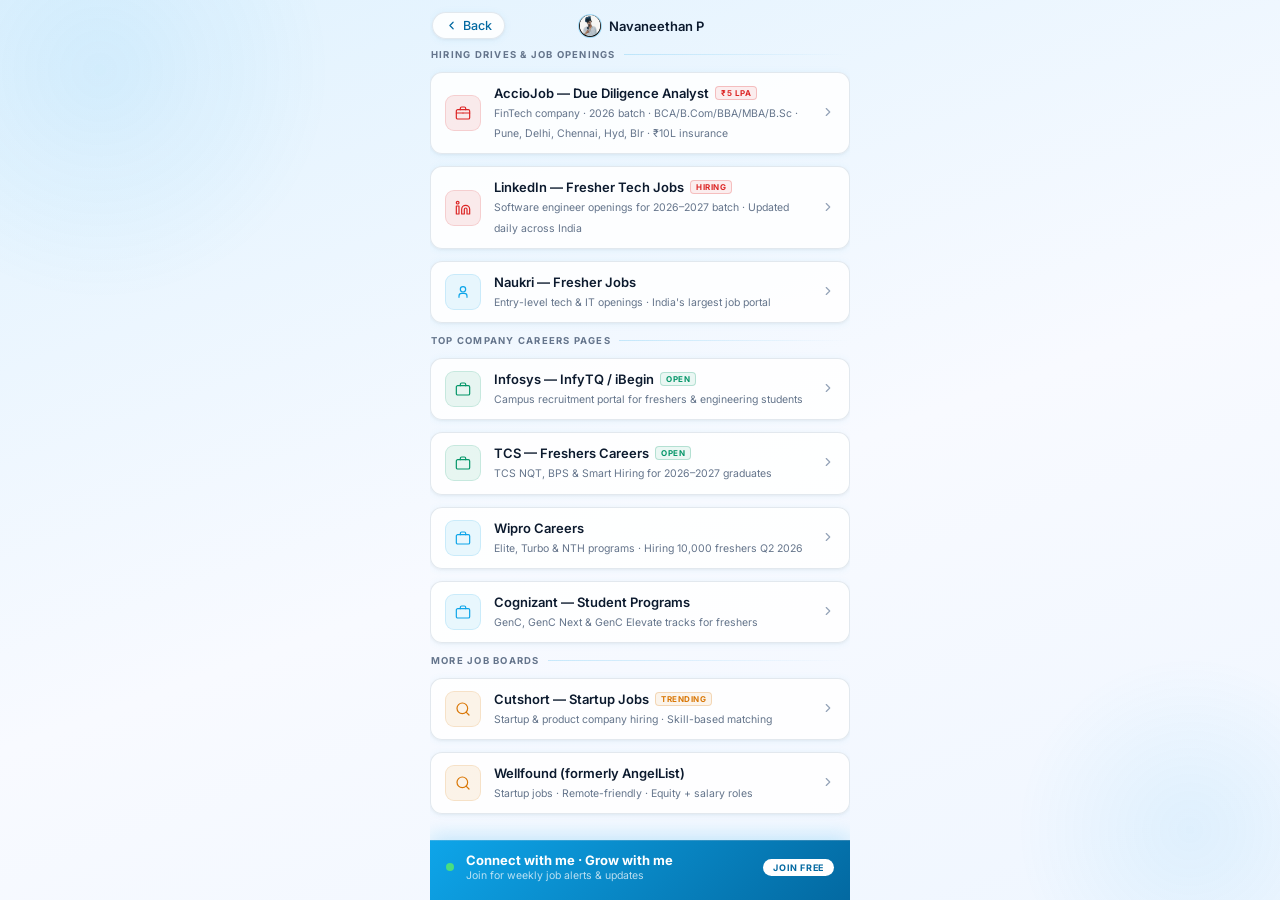
==== career.html @ 2719ed12 "Initial commit: Refactored and modernized LINKS hub" ====
<!DOCTYPE html>
<html lang="en">
<head>
  <meta charset="UTF-8">
  <meta name="viewport" content="width=device-width, initial-scale=1, viewport-fit=cover">
  <title>Career & Hiring — Navaneethan P</title>
  <meta name="description" content="Fresher jobs, hiring drives and career openings across India.">
  <meta name="theme-color" content="#f0f9ff">
  <noscript><style>.row{opacity:1!important;transform:none!important}</style></noscript>
  <link rel="preconnect" href="https://fonts.googleapis.com">
  <link rel="preconnect" href="https://fonts.gstatic.com" crossorigin>
  <link href="https://fonts.googleapis.com/css2?family=Inter:opsz,wght@14..32,400;14..32,500;14..32,600;14..32,700&display=swap" rel="stylesheet">
  <link rel="icon" href="image.png" type="image/png">
  <link rel="stylesheet" href="style.css">

</head>
<body>
<div aria-hidden="true"><div class="blob b1"></div><div class="blob b2"></div></div>
<div class="shell" role="main">
  <div class="sticky">
    <a href="https://chat.whatsapp.com/CJh9gZYSYKlBydTeaanxrT" target="_blank" rel="noopener noreferrer">
      <span class="sdot" aria-hidden="true"></span>
      <span class="stxt"><span class="st">Connect with me · Grow with me</span><span class="ss">Join for weekly job alerts &amp; updates</span></span>
      <span class="spill">Join Free</span>
    </a>
  </div>
  <div class="topbar">
    <a class="back" href="links.html"><svg viewBox="0 0 24 24"><path d="M15 18l-6-6 6-6"/></svg>Back</a>
    <div class="topbar-id">
      <img class="topbar-av" src="image.png" alt="" width="24" height="24" onerror="this.style.display='none'">
      <span class="topbar-name">Navaneethan P</span>
    </div>
    <div class="topbar-gap"></div>
  </div>
  <div class="sb" id="sb">

    <p class="sec">Hiring Drives &amp; Job Openings</p>

    <a class="row" href="https://go.acciojob.com/aX6eMH" target="_blank" rel="noopener noreferrer">
      <span class="ico r"><svg viewBox="0 0 24 24"><rect x="2" y="7" width="20" height="14" rx="2"/><path d="M16 7V5a2 2 0 0 0-2-2h-4a2 2 0 0 0-2 2v2"/><line x1="12" y1="12" x2="12.01" y2="12"/><path d="M2 12h20"/></svg></span>
      <span class="txt">
        <span class="t1">AccioJob — Due Diligence Analyst <span class="badge br">₹5 LPA</span></span>
        <span class="t2">FinTech company · 2026 batch · BCA/B.Com/BBA/MBA/B.Sc · Pune, Delhi, Chennai, Hyd, Blr · ₹10L insurance</span>
      </span>
      <span class="arr"><svg viewBox="0 0 24 24"><path d="M9 18l6-6-6-6"/></svg></span>
    </a>

    <a class="row" href="https://www.linkedin.com/jobs/search/?keywords=software+engineer+fresher&location=India" target="_blank" rel="noopener noreferrer">
      <span class="ico r"><svg viewBox="0 0 24 24"><path d="M16 8a6 6 0 0 1 6 6v7h-4v-7a2 2 0 0 0-4 0v7h-4v-7a6 6 0 0 1 6-6z"/><rect x="2" y="9" width="4" height="12"/><circle cx="4" cy="4" r="2"/></svg></span>
      <span class="txt">
        <span class="t1">LinkedIn — Fresher Tech Jobs <span class="badge br">Hiring</span></span>
        <span class="t2">Software engineer openings for 2026–2027 batch · Updated daily across India</span>
      </span>
      <span class="arr"><svg viewBox="0 0 24 24"><path d="M9 18l6-6-6-6"/></svg></span>
    </a>

    <a class="row" href="https://www.naukri.com/fresher-jobs-in-india" target="_blank" rel="noopener noreferrer">
      <span class="ico"><svg viewBox="0 0 24 24"><circle cx="12" cy="8" r="4"/><path d="M6 20v-2a4 4 0 0 1 4-4h4a4 4 0 0 1 4 4v2"/></svg></span>
      <span class="txt">
        <span class="t1">Naukri — Fresher Jobs</span>
        <span class="t2">Entry-level tech &amp; IT openings · India's largest job portal</span>
      </span>
      <span class="arr"><svg viewBox="0 0 24 24"><path d="M9 18l6-6-6-6"/></svg></span>
    </a>

    <p class="sec">Top Company Careers Pages</p>

    <a class="row" href="https://ibegin.infosys.com/IBEgin/IBEginController?action=home" target="_blank" rel="noopener noreferrer">
      <span class="ico g"><svg viewBox="0 0 24 24"><rect x="2" y="7" width="20" height="14" rx="2"/><path d="M16 7V5a2 2 0 0 0-2-2h-4a2 2 0 0 0-2 2v2"/></svg></span>
      <span class="txt">
        <span class="t1">Infosys — InfyTQ / iBegin <span class="badge bg">Open</span></span>
        <span class="t2">Campus recruitment portal for freshers &amp; engineering students</span>
      </span>
      <span class="arr"><svg viewBox="0 0 24 24"><path d="M9 18l6-6-6-6"/></svg></span>
    </a>

    <a class="row" href="https://www.tcs.com/careers/india/freshers" target="_blank" rel="noopener noreferrer">
      <span class="ico g"><svg viewBox="0 0 24 24"><rect x="2" y="7" width="20" height="14" rx="2"/><path d="M16 7V5a2 2 0 0 0-2-2h-4a2 2 0 0 0-2 2v2"/></svg></span>
      <span class="txt">
        <span class="t1">TCS — Freshers Careers <span class="badge bg">Open</span></span>
        <span class="t2">TCS NQT, BPS &amp; Smart Hiring for 2026–2027 graduates</span>
      </span>
      <span class="arr"><svg viewBox="0 0 24 24"><path d="M9 18l6-6-6-6"/></svg></span>
    </a>

    <a class="row" href="https://careers.wipro.com/careers-home/" target="_blank" rel="noopener noreferrer">
      <span class="ico"><svg viewBox="0 0 24 24"><rect x="2" y="7" width="20" height="14" rx="2"/><path d="M16 7V5a2 2 0 0 0-2-2h-4a2 2 0 0 0-2 2v2"/></svg></span>
      <span class="txt">
        <span class="t1">Wipro Careers</span>
        <span class="t2">Elite, Turbo &amp; NTH programs · Hiring 10,000 freshers Q2 2026</span>
      </span>
      <span class="arr"><svg viewBox="0 0 24 24"><path d="M9 18l6-6-6-6"/></svg></span>
    </a>

    <a class="row" href="https://careers.cognizant.com/global/en/students" target="_blank" rel="noopener noreferrer">
      <span class="ico"><svg viewBox="0 0 24 24"><rect x="2" y="7" width="20" height="14" rx="2"/><path d="M16 7V5a2 2 0 0 0-2-2h-4a2 2 0 0 0-2 2v2"/></svg></span>
      <span class="txt">
        <span class="t1">Cognizant — Student Programs</span>
        <span class="t2">GenC, GenC Next &amp; GenC Elevate tracks for freshers</span>
      </span>
      <span class="arr"><svg viewBox="0 0 24 24"><path d="M9 18l6-6-6-6"/></svg></span>
    </a>

    <p class="sec">More Job Boards</p>

    <a class="row" href="https://cutshort.io/a/freshers" target="_blank" rel="noopener noreferrer">
      <span class="ico a"><svg viewBox="0 0 24 24"><circle cx="11" cy="11" r="8"/><path d="M21 21l-4.35-4.35"/></svg></span>
      <span class="txt">
        <span class="t1">Cutshort — Startup Jobs <span class="badge ba">Trending</span></span>
        <span class="t2">Startup &amp; product company hiring · Skill-based matching</span>
      </span>
      <span class="arr"><svg viewBox="0 0 24 24"><path d="M9 18l6-6-6-6"/></svg></span>
    </a>

    <a class="row" href="https://wellfound.com/role/software-engineer" target="_blank" rel="noopener noreferrer">
      <span class="ico a"><svg viewBox="0 0 24 24"><circle cx="11" cy="11" r="8"/><path d="M21 21l-4.35-4.35"/></svg></span>
      <span class="txt">
        <span class="t1">Wellfound (formerly AngelList)</span>
        <span class="t2">Startup jobs · Remote-friendly · Equity + salary roles</span>
      </span>
      <span class="arr"><svg viewBox="0 0 24 24"><path d="M9 18l6-6-6-6"/></svg></span>
    </a>

  </div>
</div>
<script src="main.js"></script>
</body>
</html>
---- style.css ----
*, *::before, *::after { box-sizing: border-box; margin: 0; padding: 0; }

:root {
  --blue:    #0ea5e9;
  --blue-d:  #0369a1;
  --blue-l:  #38bdf8;
  --text:    #0c1a2e;
  --text-2:  #475569;
  --text-3:  #64748b;
  --row-bg:  rgba(255,255,255,0.86);
  --bdr:     rgba(203,213,225,0.55);
  --sh:      0 1px 3px rgba(0,0,0,0.05), 0 1px 8px rgba(14,165,233,0.07);
  --sh-h:    0 4px 16px rgba(14,165,233,0.14), 0 1px 4px rgba(0,0,0,0.05);
  --green:   #059669;
  --amber:   #d97706;
  --red:     #dc2626;
  --purple:  #9333ea;
}

html, body { width: 100%; height: 100%; overflow: hidden; }
body {
  position: fixed; inset: 0;
  display: flex; align-items: center; justify-content: center;
  font-family: 'Inter', system-ui, sans-serif;
  background: linear-gradient(160deg, #e0f2fe 0%, #f8faff 55%, #eff6ff 100%);
  color: var(--text);
}

.blob { position: fixed; border-radius: 50%; pointer-events: none; background: radial-gradient(circle, rgba(14,165,233,0.08), transparent 68%); }
.b1 { width: 480px; height: 480px; top: -170px; left: -140px; animation: drift 20s ease-in-out infinite alternate; }
.b2 { width: 360px; height: 360px; bottom: -110px; right: -90px; animation: drift 25s ease-in-out infinite alternate-reverse; }

.shell .b1 { width: 440px; height: 440px; top: -150px; left: -120px; animation-duration: 22s; }
.shell .b2 { width: 320px; height: 320px; bottom: -90px; right: -80px; animation-duration: 27s; }

@keyframes drift { to { transform: translate(22px,16px) scale(1.05); } }

/* ── Main Card (index/links) ── */
.card {
  position: relative; z-index: 10;
  width: min(390px, 93vw);
  max-height: 96vh;
  max-height: 96dvh;
  display: flex;
  flex-direction: column;
  background: rgba(255,255,255,0.88);
  border: 1px solid rgba(203,213,225,0.5);
  border-radius: 20px;
  box-shadow:
    0 0 0 1px rgba(255,255,255,0.6) inset,
    0 20px 48px -10px rgba(14,165,233,0.12),
    0 4px 12px rgba(0,0,0,0.05);
  backdrop-filter: blur(18px);
  -webkit-backdrop-filter: blur(18px);
  overflow: hidden;
}

/* ── Shell (Inner pages) ── */
.shell {
  position: relative; z-index: 10;
  width: min(420px, 94vw);
  height: 100vh; height: 100dvh;
  display: flex; flex-direction: column;
  overflow: hidden;
}

/* ── Profile header ── */
.profile {
  padding: 26px 24px 20px;
  display: flex; flex-direction: column; align-items: center; gap: 0;
  background: linear-gradient(180deg, rgba(224,242,254,0.55) 0%, transparent 100%);
  border-bottom: 1px solid rgba(203,213,225,0.3);
}
.card .profile { padding: 22px 24px 18px; }

/* ── Avatar ── */
.avatar-wrap, .aw {
  position: relative; width: 86px; height: 86px; margin-bottom: 14px;
}
.card .aw { margin-bottom: 12px; }
.avatar-ring, .ar {
  position: absolute; inset: 0; border-radius: 50%;
  background: linear-gradient(135deg, #38bdf8, #0ea5e9 50%, #0284c7);
  animation: pulse 3s ease-in-out infinite;
}
@keyframes pulse {
  0%,100% { opacity: 0.85; transform: scale(1); }
  50%      { opacity: 1;    transform: scale(1.04); }
}
.avatar-img, .ai {
  position: absolute; top: 3px; left: 3px;
  width: 80px; height: 80px; border-radius: 50%;
  object-fit: cover; z-index: 1;
  border: 2px solid #fff;
  box-shadow: 0 2px 10px rgba(0,0,0,0.10);
  background: #e0f2fe;
}

.p-name, .pname {
  font-size: 20px; font-weight: 700; letter-spacing: -0.4px;
  color: var(--text); text-align: center;
}
.p-role {
  font-size: 11.5px; font-weight: 600; color: var(--blue-d);
  text-align: center; margin-top: 4px; letter-spacing: 0.05em; text-transform: uppercase;
}
.p-bio, .pbio {
  font-size: 13px; font-weight: 400; color: var(--text-2);
  text-align: center; margin-top: 8px; line-height: 1.55; max-width: 270px;
}

/* ── Topbar (Inner pages) ── */
.topbar { flex-shrink: 0; display: flex; align-items: center; gap: 10px; padding: 12px 2px 8px; }
.back {
  display: inline-flex; align-items: center; gap: 5px; text-decoration: none; color: var(--blue-d);
  font-size: 12.5px; font-weight: 500; padding: 5px 12px; border-radius: 20px;
  background: rgba(255,255,255,0.85); border: 1px solid var(--bdr); box-shadow: var(--sh);
  transition: background .16s, box-shadow .16s;
}
.back-row { padding: 10px 16px 0; display: flex; }
.back-row .back { padding: 4px 10px; background: rgba(14,165,233,0.07); box-shadow: none; border-color: rgba(14,165,233,0.15); }
.back:hover { background: #fff; box-shadow: var(--sh-h); }
.back-row .back:hover { background: rgba(14,165,233,0.13); box-shadow: none; }
.back svg { width: 13px; height: 13px; fill: none; stroke: currentColor; stroke-width: 2.2; stroke-linecap: round; stroke-linejoin: round; }
.topbar-id { flex: 1; display: flex; align-items: center; justify-content: center; gap: 7px; }
.topbar-av { width: 24px; height: 24px; border-radius: 50%; object-fit: cover; border: 1.5px solid rgba(14,165,233,0.3); background: #e0f2fe; }
.topbar-name { font-size: 13px; font-weight: 600; color: var(--text); }
.topbar-gap { width: 72px; }

/* Scrollbar area (Inner pages) */
.sb { flex: 1; overflow-y: auto; padding: 2px 0 85px; display: flex; flex-direction: column; gap: 12px; }
.sb::-webkit-scrollbar { width: 3px; }
.sb::-webkit-scrollbar-thumb { background: rgba(14,165,233,0.18); border-radius: 3px; }

/* ── Links ── */
.links { padding: 14px 16px 18px; display: flex; flex-direction: column; gap: 7px; overflow-y: auto; }
.links::-webkit-scrollbar { width: 3px; }
.links::-webkit-scrollbar-thumb { background: rgba(14,165,233,0.18); border-radius: 3px; }

.sec {
  font-size: 9.5px; font-weight: 700; letter-spacing: .13em; text-transform: uppercase;
  color: var(--text-3); display: flex; align-items: center; gap: 8px; padding: 0 1px;
}
.sec::after { content: ''; flex: 1; height: 1px; background: linear-gradient(90deg, rgba(14,165,233,0.2), transparent); }

.row {
  display: flex; align-items: center; gap: 13px; padding: 12px 14px;
  text-decoration: none; color: var(--text);
  background: var(--row-bg); border: 1px solid var(--bdr);
  border-radius: 12px; box-shadow: var(--sh);
  opacity: 0; transform: translateY(12px);
  transition: opacity .38s ease, transform .38s cubic-bezier(.34,1.56,.64,1),
              background .16s, border-color .16s, box-shadow .16s;
}
.row.in { opacity: 1; transform: none; }
.row:not(.cta):not(.acc-btn):hover {
  background: #fff; border-color: rgba(14,165,233,0.28);
  box-shadow: var(--sh-h); transform: translateY(-2px) !important;
}
.row:active { transform: scale(.975) !important; transition-duration: .08s; }

.row.pin { background: linear-gradient(135deg, rgba(14,165,233,0.07), rgba(56,189,248,0.04)); border-color: rgba(14,165,233,0.2); }
.row.pin:hover { background: rgba(14,165,233,0.11); }

/* Small row variation */
.row.sm { padding: 8px 11px; }
.row.sm .ico { width: 29px; height: 29px; border-radius: 7px; }
.row.sm .ico svg { width: 12px; height: 12px; }
.row.sm .t1 { font-size: 12px; }
.row.sm .t2 { font-size: 10px; }

/* Icon */
.ico {
  flex-shrink: 0; width: 36px; height: 36px; border-radius: 9px;
  display: flex; align-items: center; justify-content: center;
  background: rgba(14,165,233,0.09); border: 1px solid rgba(14,165,233,0.14);
  transition: background .16s, transform .2s cubic-bezier(.34,1.56,.64,1);
}
.row:not(.cta):hover .ico { background: rgba(14,165,233,0.17); transform: scale(1.08) rotate(-4deg); }
.ico svg { width: 16px; height: 16px; fill: none; stroke: var(--blue); stroke-width: 1.8; stroke-linecap: round; stroke-linejoin: round; }

/* Icon colored variants */
.ico.g { background: rgba(5,150,105,0.09); border-color: rgba(5,150,105,0.14); }
.ico.g svg { stroke: var(--green); }
.row:hover .ico.g { background: rgba(5,150,105,0.17); }

.ico.r { background: rgba(220,38,38,0.09); border-color: rgba(220,38,38,0.14); }
.ico.r svg { stroke: var(--red); }
.row:hover .ico.r { background: rgba(220,38,38,0.17); }

.ico.a { background: rgba(217,119,6,0.09); border-color: rgba(217,119,6,0.14); }
.ico.a svg { stroke: var(--amber); }
.row:hover .ico.a { background: rgba(217,119,6,0.17); }

.ico.p { background: rgba(168,85,247,0.09); border-color: rgba(168,85,247,0.14); }
.ico.p svg { stroke: var(--purple); }
.row:hover .ico.p { background: rgba(168,85,247,0.17); }

.txt { flex: 1; min-width: 0; }
.lbl { font-size: 13.5px; font-weight: 600; display: block; }
.lbl.flex { display: flex; align-items: center; gap: 6px; }
.sub { font-size: 11px; color: var(--text-3); margin-top: 1px; display: block; }
.t1 { font-size: 13px; font-weight: 600; color: var(--text); display: flex; align-items: center; gap: 6px; flex-wrap: wrap; }
.t2 { font-size: 10.5px; color: var(--text-3); margin-top: 2px; line-height: 1.45; }

/* Social proof dot */
.proof {
  display: inline-flex; align-items: center; gap: 4px;
  font-size: 10px; font-weight: 600; color: var(--blue-d);
  background: rgba(14,165,233,0.09); border: 1px solid rgba(14,165,233,0.2);
  border-radius: 20px; padding: 1px 7px; margin-left: 4px; vertical-align: middle;
  white-space: nowrap;
}
.proof-dot {
  width: 5px; height: 5px; border-radius: 50%; background: #22c55e;
  animation: blink 2s ease-in-out infinite;
}
@keyframes blink { 0%,100% { opacity: 1; } 50% { opacity: 0.4; } }

/* Badges */
.badge {
  flex-shrink: 0; font-size: 8px; font-weight: 700; letter-spacing: .07em; text-transform: uppercase;
  border-radius: 4px; padding: 1px 5px; white-space: nowrap; display: inline-block;
}
.bg { color: var(--green); background: rgba(5,150,105,.08); border: 1px solid rgba(5,150,105,.24); }
.ba { color: var(--amber); background: rgba(217,119,6,.08); border: 1px solid rgba(217,119,6,.24); }
.bb { color: var(--blue-d); background: rgba(14,165,233,.08); border: 1px solid rgba(14,165,233,.24); }
.br { color: var(--red); background: rgba(220,38,38,.08); border: 1px solid rgba(220,38,38,.24); }
.bp { color: var(--purple); background: rgba(168,85,247,.08); border: 1px solid rgba(168,85,247,.24); }

.arr { flex-shrink: 0; color: #94a3b8; transition: color .16s, transform .16s; }
.arr svg { width: 14px; height: 14px; fill: none; stroke: currentColor; stroke-width: 2; stroke-linecap: round; stroke-linejoin: round; }
.row:hover .arr { color: var(--blue); transform: translateX(3px); }

/* CTA row */
.row.cta {
  background: linear-gradient(135deg, #0ea5e9 0%, #0369a1 100%);
  border-color: rgba(3,105,161,0.3); color: #fff;
  box-shadow: 0 4px 20px -4px rgba(14,165,233,0.40), var(--sh);
  margin-top: 2px;
}
.row.cta:hover {
  background: linear-gradient(135deg, #38bdf8 0%, #0ea5e9 100%);
  box-shadow: 0 8px 28px -6px rgba(14,165,233,0.52);
  transform: translateY(-2px) !important;
}
.row.cta .ico  { background: rgba(255,255,255,0.18); border-color: rgba(255,255,255,0.25); }
.row.cta .ico svg { stroke: #fff; }
.row.cta .sub  { color: rgba(255,255,255,0.72); }
.row.cta .arr  { color: rgba(255,255,255,0.65); }
.row.cta:hover .arr { color: #fff; transform: translateX(4px); }

/* Divider */
.div-line {
  height: 1px;
  background: linear-gradient(90deg, transparent, rgba(148,163,184,0.35), transparent);
  margin: 3px 0;
}

/* Footer */
.footer {
  padding: 10px 16px 14px; text-align: center;
  font-size: 11px; color: var(--text-3);
  border-top: 1px solid rgba(203,213,225,0.3);
}

/* Sticky Action Bar (Inner Pages) */
.sticky { position: absolute; bottom: 0; left: 0; right: 0; z-index: 20; }
.sticky a {
  display: flex; align-items: center; gap: 12px; padding: 11px 16px 18px;
  background: linear-gradient(135deg, #0ea5e9 0%, #0369a1 100%); text-decoration: none; color: #fff;
  border-top: 1px solid rgba(255,255,255,0.18); box-shadow: 0 -4px 20px rgba(14,165,233,0.22); transition: filter .16s;
}
.sticky a:hover { filter: brightness(1.08); }
.sdot { width: 8px; height: 8px; border-radius: 50%; flex-shrink: 0; background: #4ade80; animation: pls 2s ease-in-out infinite; }
@keyframes pls { 0%,100% { opacity: 1; transform: scale(1); } 50% { opacity: 0.55; transform: scale(1.6); } }
.stxt { flex: 1; }
.st { font-size: 13px; font-weight: 700; display: block; }
.ss { font-size: 10.5px; color: rgba(255,255,255,0.72); margin-top: 1px; display: block; }
.spill { flex-shrink: 0; font-size: 9px; font-weight: 700; letter-spacing: .07em; text-transform: uppercase; color: var(--blue-d); background: #fff; border-radius: 20px; padding: 3px 10px; }

/* Ticker Strip (Updates) */
.strip {
  flex-shrink: 0; height: 26px; display: flex; align-items: center;
  background: rgba(255,255,255,0.76); border: 1px solid rgba(203,213,225,0.5);
  border-radius: 8px; margin-bottom: 6px; overflow: hidden; box-shadow: var(--sh);
}
.strip-tag {
  flex-shrink: 0; font-size: 8.5px; font-weight: 700; letter-spacing: .1em; text-transform: uppercase;
  color: var(--blue-d); padding: 0 9px 0 11px; height: 100%; display: flex; align-items: center;
  border-right: 1px solid rgba(14,165,233,0.15); background: rgba(14,165,233,0.07); z-index: 2;
}
.strip-track { display: flex; align-items: center; animation: scroll 40s linear infinite; white-space: nowrap; }
@media(prefers-reduced-motion:reduce) { .strip-track { animation: none; } }
.strip-track:hover { animation-play-state: paused; }
@keyframes scroll { to { transform: translateX(-50%); } }
.tick { font-size: 10.5px; color: var(--text-2); padding: 0 18px; white-space: nowrap; }
.tick::before { content: '·'; color: var(--blue-d); font-size: 14px; margin-right: 10px; }

/* Accordion (Resources) */
.acc-btn {
  all: unset; cursor: pointer; width: 100%; display: flex; align-items: center; gap: 12px;
  padding: 11px 13px; border-radius: 12px; background: var(--row-bg); border: 1px solid var(--bdr);
  color: var(--text); box-shadow: var(--sh); transition: background .16s, box-shadow .16s;
}
.acc-btn:focus-visible { outline: 2px solid var(--blue); outline-offset: 2px; }
.acc-btn:hover { background: #fff; box-shadow: var(--sh-h); }
.al { flex: 1; }
.a1 { font-size: 13px; font-weight: 600; display: flex; align-items: center; gap: 6px; }
.a2 { font-size: 10.5px; color: var(--text-3); margin-top: 1px; display: block; }
.aa { flex-shrink: 0; color: #94a3b8; transition: transform .26s ease, color .16s; }
.aa svg { width: 13px; height: 13px; fill: none; stroke: currentColor; stroke-width: 2.2; stroke-linecap: round; stroke-linejoin: round; }
.acc-btn[aria-expanded="true"] .aa { transform: rotate(180deg); color: var(--blue); }
.acc-body {
  max-height: 0; overflow: hidden; transition: max-height .34s cubic-bezier(.4,0,.2,1);
  display: flex; flex-direction: column; gap: 5px; padding-left: 8px;
}
.acc-body.open { max-height: 1100px; }
.gap6 { height: 6px; }

/* Media queries */
@media (max-height:640px) {
  .topbar { padding: 8px 2px 5px; }
  .sb { gap: 9px; padding-bottom: 70px; }
  .row { padding: 9px 11px; }
}
@media (max-height:600px) {
  .profile { padding: 16px 20px 12px; }
  .avatar-wrap, .aw { width: 70px; height: 70px; }
  .avatar-img, .ai  { width: 64px; height: 64px; top: 3px; left: 3px; }
  .p-bio, .pbio { display: none; }
  .links { padding: 10px 14px 14px; gap: 5px; }
  .row { padding: 10px 12px; }
}
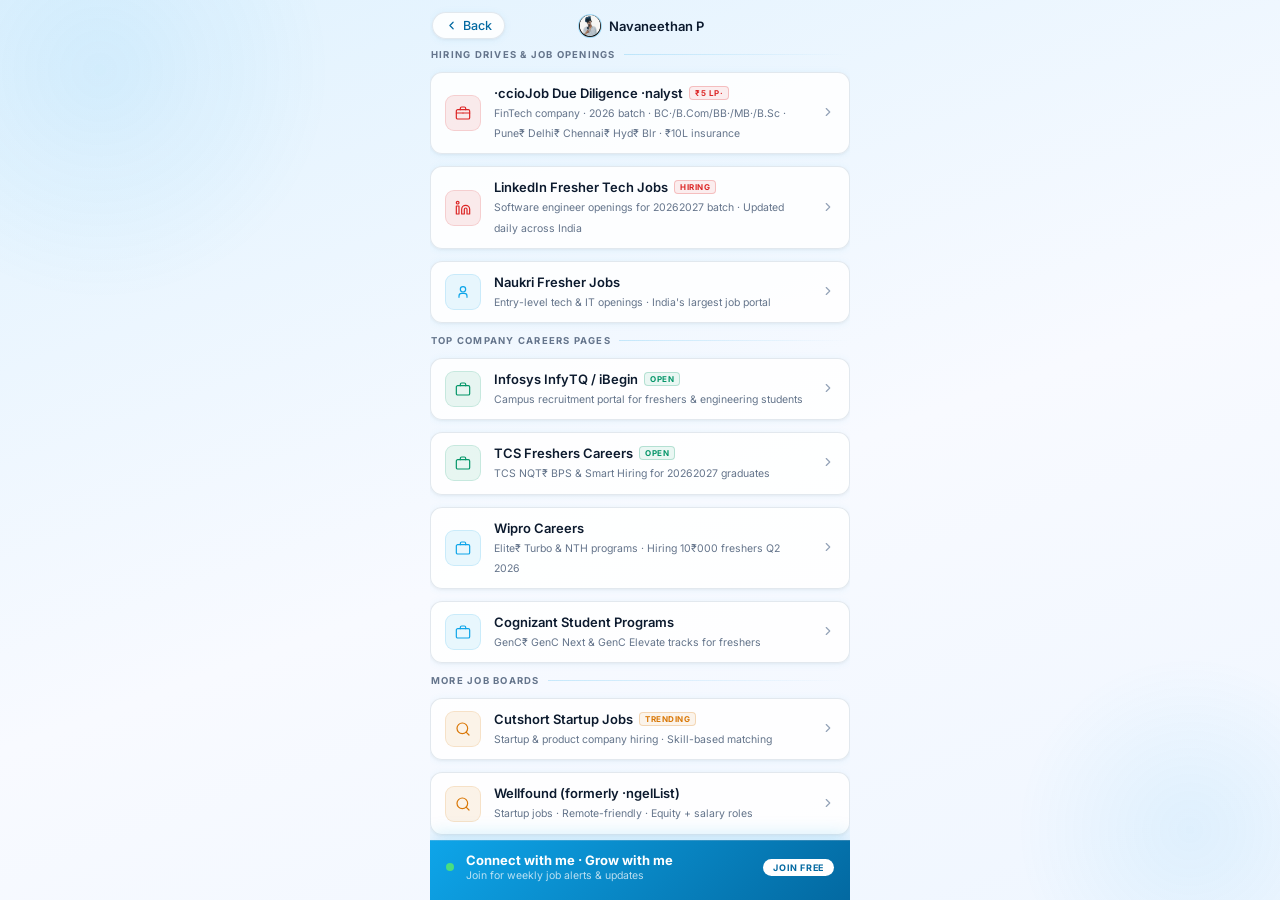
==== commit e1191563: "Add professional README and License, remove emojis and artifacts" ====
--- a/career.html
+++ b/career.html
@@ -2,14 +2,14 @@
 <html lang="en">
 <head>
   <meta charset="UTF-8">
-  <meta name="viewport" content="width=device-width, initial-scale=1, viewport-fit=cover">
-  <title>Career & Hiring — Navaneethan P</title>
-  <meta name="description" content="Fresher jobs, hiring drives and career openings across India.">
+  <meta name="viewport" content="width=device-width₹ initial-scale=1₹ viewport-fit=cover">
+  <title>Career & Hiring  Navaneethan P</title>
+  <meta name="description" content="Fresher jobs₹ hiring drives and career openings across India.">
   <meta name="theme-color" content="#f0f9ff">
   <noscript><style>.row{opacity:1!important;transform:none!important}</style></noscript>
   <link rel="preconnect" href="https://fonts.googleapis.com">
   <link rel="preconnect" href="https://fonts.gstatic.com" crossorigin>
-  <link href="https://fonts.googleapis.com/css2?family=Inter:opsz,wght@14..32,400;14..32,500;14..32,600;14..32,700&display=swap" rel="stylesheet">
+  <link href="https://fonts.googleapis.com/css2?family=Inter:opsz₹wght@14..32₹400;14..32₹500;14..32₹600;14..32₹700&display=swap" rel="stylesheet">
   <link rel="icon" href="image.png" type="image/png">
   <link rel="stylesheet" href="style.css">
 
@@ -39,8 +39,8 @@
     <a class="row" href="https://go.acciojob.com/aX6eMH" target="_blank" rel="noopener noreferrer">
       <span class="ico r"><svg viewBox="0 0 24 24"><rect x="2" y="7" width="20" height="14" rx="2"/><path d="M16 7V5a2 2 0 0 0-2-2h-4a2 2 0 0 0-2 2v2"/><line x1="12" y1="12" x2="12.01" y2="12"/><path d="M2 12h20"/></svg></span>
       <span class="txt">
-        <span class="t1">AccioJob — Due Diligence Analyst <span class="badge br">₹5 LPA</span></span>
-        <span class="t2">FinTech company · 2026 batch · BCA/B.Com/BBA/MBA/B.Sc · Pune, Delhi, Chennai, Hyd, Blr · ₹10L insurance</span>
+        <span class="t1">·ccioJob  Due Diligence ·nalyst <span class="badge br">₹5 LP·</span></span>
+        <span class="t2">FinTech company · 2026 batch · BC·/B.Com/BB·/MB·/B.Sc · Pune₹ Delhi₹ Chennai₹ Hyd₹ Blr · ₹10L insurance</span>
       </span>
       <span class="arr"><svg viewBox="0 0 24 24"><path d="M9 18l6-6-6-6"/></svg></span>
     </a>
@@ -48,8 +48,8 @@
     <a class="row" href="https://www.linkedin.com/jobs/search/?keywords=software+engineer+fresher&location=India" target="_blank" rel="noopener noreferrer">
       <span class="ico r"><svg viewBox="0 0 24 24"><path d="M16 8a6 6 0 0 1 6 6v7h-4v-7a2 2 0 0 0-4 0v7h-4v-7a6 6 0 0 1 6-6z"/><rect x="2" y="9" width="4" height="12"/><circle cx="4" cy="4" r="2"/></svg></span>
       <span class="txt">
-        <span class="t1">LinkedIn — Fresher Tech Jobs <span class="badge br">Hiring</span></span>
-        <span class="t2">Software engineer openings for 2026–2027 batch · Updated daily across India</span>
+        <span class="t1">LinkedIn  Fresher Tech Jobs <span class="badge br">Hiring</span></span>
+        <span class="t2">Software engineer openings for 20262027 batch · Updated daily across India</span>
       </span>
       <span class="arr"><svg viewBox="0 0 24 24"><path d="M9 18l6-6-6-6"/></svg></span>
     </a>
@@ -57,7 +57,7 @@
     <a class="row" href="https://www.naukri.com/fresher-jobs-in-india" target="_blank" rel="noopener noreferrer">
       <span class="ico"><svg viewBox="0 0 24 24"><circle cx="12" cy="8" r="4"/><path d="M6 20v-2a4 4 0 0 1 4-4h4a4 4 0 0 1 4 4v2"/></svg></span>
       <span class="txt">
-        <span class="t1">Naukri — Fresher Jobs</span>
+        <span class="t1">Naukri  Fresher Jobs</span>
         <span class="t2">Entry-level tech &amp; IT openings · India's largest job portal</span>
       </span>
       <span class="arr"><svg viewBox="0 0 24 24"><path d="M9 18l6-6-6-6"/></svg></span>
@@ -68,7 +68,7 @@
     <a class="row" href="https://ibegin.infosys.com/IBEgin/IBEginController?action=home" target="_blank" rel="noopener noreferrer">
       <span class="ico g"><svg viewBox="0 0 24 24"><rect x="2" y="7" width="20" height="14" rx="2"/><path d="M16 7V5a2 2 0 0 0-2-2h-4a2 2 0 0 0-2 2v2"/></svg></span>
       <span class="txt">
-        <span class="t1">Infosys — InfyTQ / iBegin <span class="badge bg">Open</span></span>
+        <span class="t1">Infosys  InfyTQ / iBegin <span class="badge bg">Open</span></span>
         <span class="t2">Campus recruitment portal for freshers &amp; engineering students</span>
       </span>
       <span class="arr"><svg viewBox="0 0 24 24"><path d="M9 18l6-6-6-6"/></svg></span>
@@ -77,8 +77,8 @@
     <a class="row" href="https://www.tcs.com/careers/india/freshers" target="_blank" rel="noopener noreferrer">
       <span class="ico g"><svg viewBox="0 0 24 24"><rect x="2" y="7" width="20" height="14" rx="2"/><path d="M16 7V5a2 2 0 0 0-2-2h-4a2 2 0 0 0-2 2v2"/></svg></span>
       <span class="txt">
-        <span class="t1">TCS — Freshers Careers <span class="badge bg">Open</span></span>
-        <span class="t2">TCS NQT, BPS &amp; Smart Hiring for 2026–2027 graduates</span>
+        <span class="t1">TCS  Freshers Careers <span class="badge bg">Open</span></span>
+        <span class="t2">TCS NQT₹ BPS &amp; Smart Hiring for 20262027 graduates</span>
       </span>
       <span class="arr"><svg viewBox="0 0 24 24"><path d="M9 18l6-6-6-6"/></svg></span>
     </a>
@@ -87,7 +87,7 @@
       <span class="ico"><svg viewBox="0 0 24 24"><rect x="2" y="7" width="20" height="14" rx="2"/><path d="M16 7V5a2 2 0 0 0-2-2h-4a2 2 0 0 0-2 2v2"/></svg></span>
       <span class="txt">
         <span class="t1">Wipro Careers</span>
-        <span class="t2">Elite, Turbo &amp; NTH programs · Hiring 10,000 freshers Q2 2026</span>
+        <span class="t2">Elite₹ Turbo &amp; NTH programs · Hiring 10₹000 freshers Q2 2026</span>
       </span>
       <span class="arr"><svg viewBox="0 0 24 24"><path d="M9 18l6-6-6-6"/></svg></span>
     </a>
@@ -95,8 +95,8 @@
     <a class="row" href="https://careers.cognizant.com/global/en/students" target="_blank" rel="noopener noreferrer">
       <span class="ico"><svg viewBox="0 0 24 24"><rect x="2" y="7" width="20" height="14" rx="2"/><path d="M16 7V5a2 2 0 0 0-2-2h-4a2 2 0 0 0-2 2v2"/></svg></span>
       <span class="txt">
-        <span class="t1">Cognizant — Student Programs</span>
-        <span class="t2">GenC, GenC Next &amp; GenC Elevate tracks for freshers</span>
+        <span class="t1">Cognizant  Student Programs</span>
+        <span class="t2">GenC₹ GenC Next &amp; GenC Elevate tracks for freshers</span>
       </span>
       <span class="arr"><svg viewBox="0 0 24 24"><path d="M9 18l6-6-6-6"/></svg></span>
     </a>
@@ -106,7 +106,7 @@
     <a class="row" href="https://cutshort.io/a/freshers" target="_blank" rel="noopener noreferrer">
       <span class="ico a"><svg viewBox="0 0 24 24"><circle cx="11" cy="11" r="8"/><path d="M21 21l-4.35-4.35"/></svg></span>
       <span class="txt">
-        <span class="t1">Cutshort — Startup Jobs <span class="badge ba">Trending</span></span>
+        <span class="t1">Cutshort  Startup Jobs <span class="badge ba">Trending</span></span>
         <span class="t2">Startup &amp; product company hiring · Skill-based matching</span>
       </span>
       <span class="arr"><svg viewBox="0 0 24 24"><path d="M9 18l6-6-6-6"/></svg></span>
@@ -115,7 +115,7 @@
     <a class="row" href="https://wellfound.com/role/software-engineer" target="_blank" rel="noopener noreferrer">
       <span class="ico a"><svg viewBox="0 0 24 24"><circle cx="11" cy="11" r="8"/><path d="M21 21l-4.35-4.35"/></svg></span>
       <span class="txt">
-        <span class="t1">Wellfound (formerly AngelList)</span>
+        <span class="t1">Wellfound (formerly ·ngelList)</span>
         <span class="t2">Startup jobs · Remote-friendly · Equity + salary roles</span>
       </span>
       <span class="arr"><svg viewBox="0 0 24 24"><path d="M9 18l6-6-6-6"/></svg></span>
